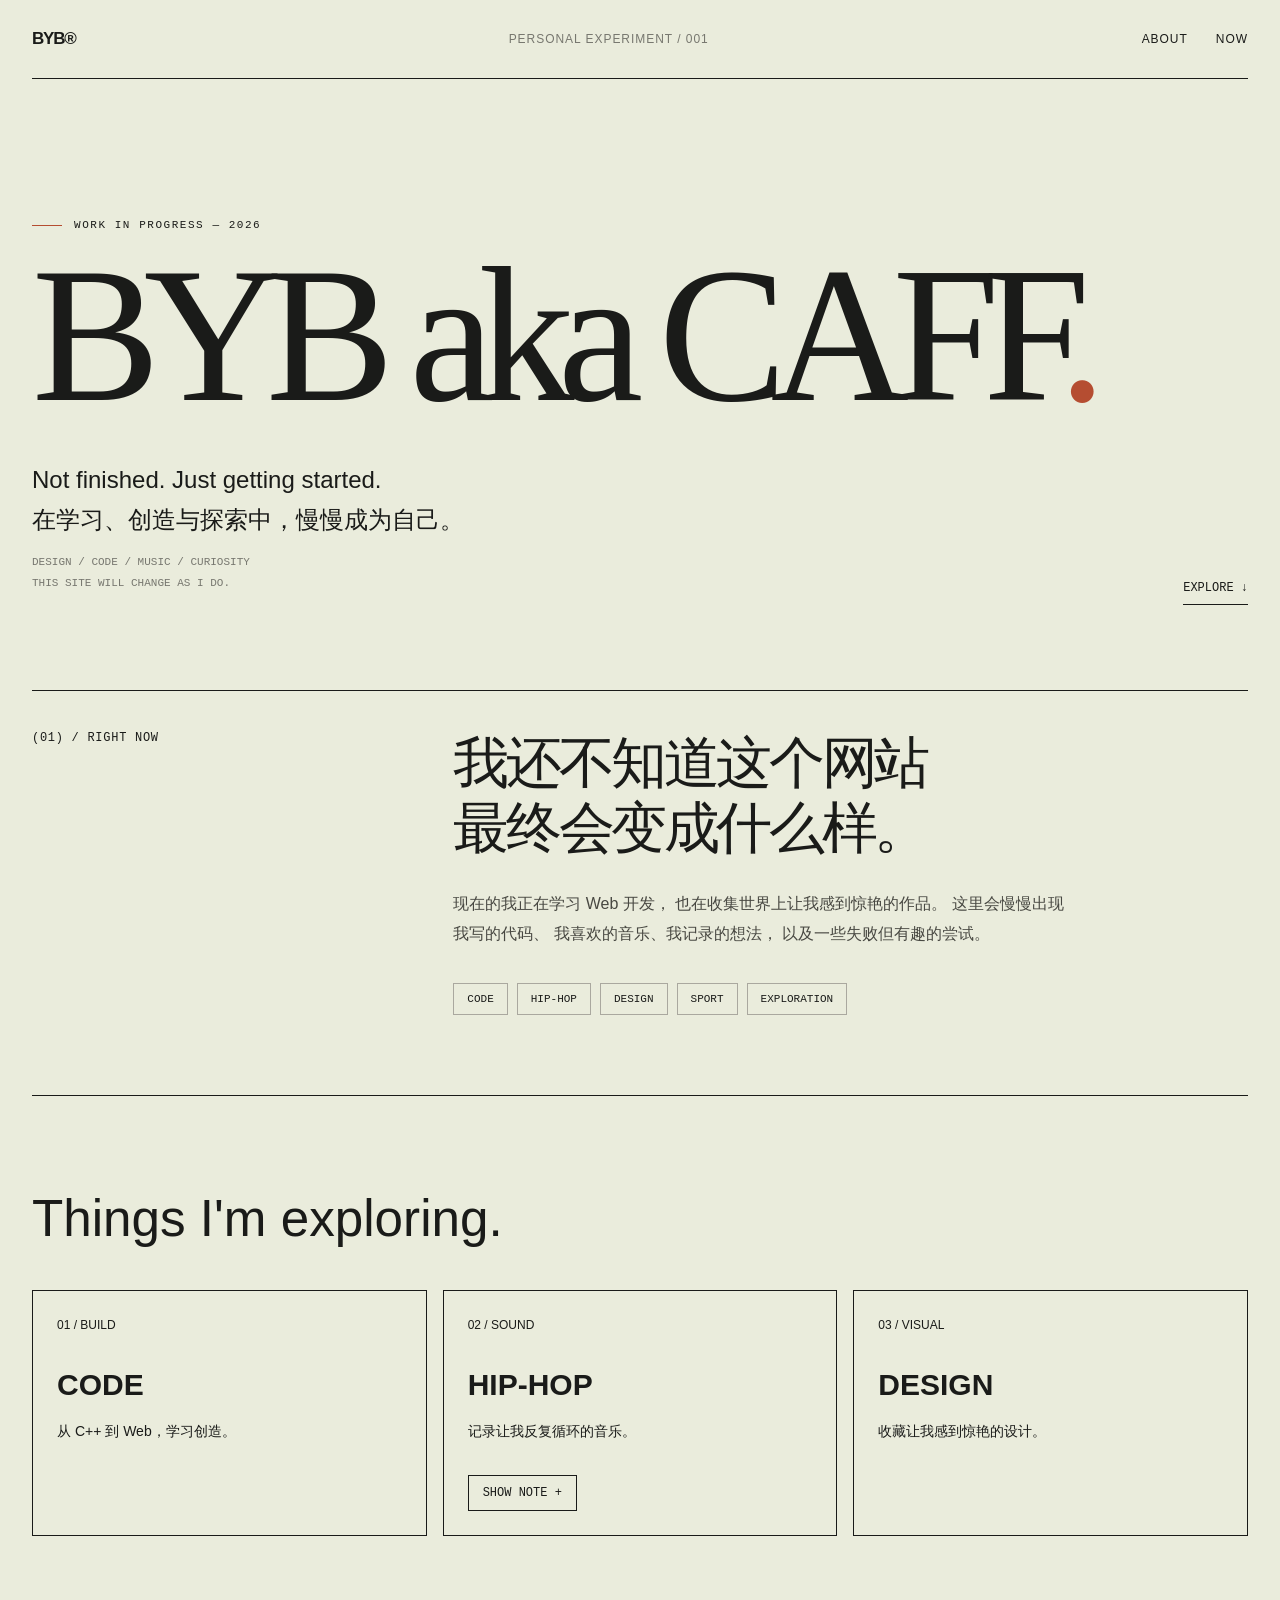
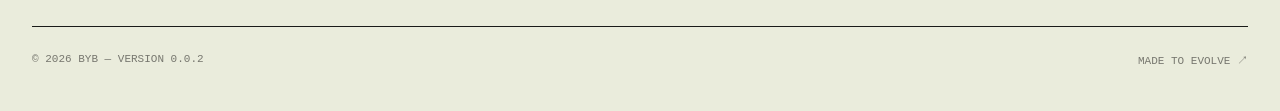
==== index.html @ 02313b03 "Save BYB Day 06 baseline" ====
<!DOCTYPE html>
<!--
Day 03
Card hover: translateY(-6px)
Duration: 220ms
Reason: 希望反馈明显，但不打断阅读
-->
<html lang="zh-CN">
<head>
  <meta charset="UTF-8" />
  <meta name="viewport" content="width=device-width, initial-scale=1.0" />
  <meta name="description" content="一个正在成长的个人网站实验。" />
  <title>BYB — Work in Progress</title>

  <style>
    /* ========== 01 / 全局颜色变量 ========== */
    :root {
      --paper: #e9ebdbf1;
      --ink: #1a1b19;
      --muted: #77776f;
      --accent: #b54d31;
    }

    * {
      box-sizing: border-box;
    }

    html {
      scroll-behavior: smooth;
    }

    body {
      margin: 0;
      background: var(--paper);
      color: var(--ink);
      font-family: Arial, "PingFang SC", "Microsoft YaHei", sans-serif;
      -webkit-font-smoothing: antialiased;
    }

    a {
      color: inherit;
    }

    /* 修复：使用 calc() 计算宽度 */
    .frame {
      width: min(calc(100% - 64px), 1240px);
      margin: 0 auto;
    }

    /* ========== 02 / 顶部导航 ========== */
    header {
      display: flex;
      align-items: center;
      justify-content: space-between;
      padding: 29px 0;
      border-bottom: 1px solid var(--ink);
      font-size: 12px;
      letter-spacing: .08em;
    }

    .mark {
      font-size: 17px;
      font-weight: 800;
      letter-spacing: -.07em;
    }

    .label {
      text-transform: uppercase;
      color: var(--muted);
    }

    header nav {
      display: flex;
      gap: 28px;
    }

    header nav a {
      text-decoration: none;
      transition: color .25s ease;
    }

    header nav a:hover {
      color: var(--accent);
    }

    main {
      min-height: 77vh;
    }

    /* ========== 03 / 首页封面 ========== */
    .hero {
      padding: clamp(80px, 13vw, 140px) 0 85px;
    }

    .eyebrow {
      display: flex;
      align-items: center;
      gap: 12px;
      font-size: 11px;
      letter-spacing: .14em;
      font-family: "Courier New", monospace;
    }

    .eyebrow::before {
      content: "";
      width: 30px;
      height: 1px;
      background: var(--accent);
    }

    h1 {
      margin: 29px 0 28px;
      font-family: Georgia, "Times New Roman", "Songti SC", "SimSun", serif;
      font-size: clamp(64px, 15vw, 220px);
      line-height: .79;
      font-weight: normal;
      letter-spacing: -.085em;
    }

    h1 .period {
      color: var(--accent);
    }

    .hero-bottom {
      display: flex;
      align-items: end;
      justify-content: space-between;
      gap: 35px;
      margin-top: 48px;
    }

    .intro {
      width: min(460px, 100%);
      font-size: clamp(18px, 2vw, 24px);
      line-height: 1.7;
    }

    .intro strong {
      font-weight: 500;
    }

    .tiny {
      font-size: 11px;
      line-height: 1.9;
      color: var(--muted);
      font-family: "Courier New", monospace;
    }

    .scroll {
      font-family: "Courier New", monospace;
      font-size: 12px;
      text-decoration: none;
      white-space: nowrap;
      border-bottom: 1px solid var(--ink);
      padding-bottom: 9px;
      transition:
        color .25s ease,
        border-color .25s ease,
        transform .25s ease;
    }

    .scroll:hover {
      color: var(--accent);
      border-color: var(--accent);
      transform: translateY(-4px);
    }

    /* ========== 04 / 关于我 ========== */
    .section {
      padding: 40px 0 80px;
      border-top: 1px solid var(--ink);
      display: grid;
      grid-template-columns: minmax(175px, 1fr) 2fr;
      gap: 24px;
    }

    .section-name {
      font: 12px "Courier New", monospace;
      letter-spacing: .06em;
    }

    .note {
      max-width: 780px;
    }

    .note h2 {
      margin: 0 0 28px;
      font-size: clamp(30px, 4.4vw, 62px);
      line-height: 1.15;
      font-weight: 500;
      letter-spacing: -.06em;
    }

    .note p {
      margin: 0;
      max-width: 620px;
      font-size: 16px;
      line-height: 1.9;
      color: #484842;
    }

    .topics {
      display: flex;
      flex-wrap: wrap;
      gap: 9px;
      margin-top: 34px;
    }

    .topics span {
      border: 1px solid #aaa89f;
      padding: 9px 13px;
      font: 11px "Courier New", monospace;
      transition:
        background .25s,
        color .25s,
        border-color .25s;
    }

    .topics span:hover {
      background: var(--ink);
      color: var(--paper);
      border-color: var(--ink);
    }

    /* ========== 05 / Day 02 兴趣卡片 ========== */
    .interests {
      padding: 50px 0 90px;
      border-top: 1px solid var(--ink);
    }

    .interests h2 {
      font-size: clamp(28px, 4vw, 52px);
      font-weight: 500;
    }

    /* 重点：这里与 HTML 的 class 完全一致 */
    .interest-grid {
      display: grid;
      grid-template-columns: repeat(3, 1fr);
      gap: 16px;
    }

    .interest-card {
      border: 1px solid var(--ink);
      padding: 24px;
      min-height: 210px;
      transition:
    transform 400ms ease,
    border-color 400ms ease,
    background-color 400ms ease;
}
@media (hover: hover) {
  .interest-card:hover {
    transform: translateY(-6px);
    border-color: var(--accent);
    background-color: #f4f1e7;
  }
}

    .interest-card span {
      font-size: 12px;
    }

    .interest-card h3 {
      font-size: 30px;
      margin: 35px 0 18px;
      transition: color 220ms ease;
    }
@media (hover: hover) {
  .interest-card:hover h3 {
    color: var(--accent);
  }
}

    .interest-card p {
      font-size: 14px;
      line-height: 1.6;
    }
    #music-toggle {
      margin-top: 18px;
      padding: 10px 14px;
      background: transparent;
      color: var(--ink);
      border: 1px solid var(--ink);
      font: 12px "Courier New", monospace;
      cursor: pointer;
    }
    #music-toggle:hover {
      background: var(--ink);
      color: var(--paper);
    }
    #music-toggle:focus-visible {
      outline: 2px solid var(--accent);
      outline-offset: 3px;
    }
    #music-note {
      margin-top: 18px;
      color: var(--accent);
    }

    /* ========== 06 / 页脚 ========== */
    footer {
      display: flex;
      justify-content: space-between;
      gap: 20px;
      padding: 26px 0 45px;
      border-top: 1px solid var(--ink);
      color: var(--muted);
      font: 11px "Courier New", monospace;
    }

    /* ========== 07 / 移动端适配 ========== */
    @media (max-width: 700px) {
      .frame {
        width: min(calc(100% - 36px), 1240px);
      }

      header {
        padding: 22px 0;
      }

      header nav {
        gap: 16px;
      }

      .hero {
        padding: 96px 0 76px;
      }

      h1 {
        font-size: clamp(64px, 17vw, 120px);
        overflow-wrap: anywhere;
      }

      .hero-bottom {
        display: block;
      }

      .scroll {
        display: inline-block;
        margin-top: 37px;
      }

      .section {
        grid-template-columns: 1fr;
        gap: 36px;
      }

      /* 窄屏下，三张卡片改为单列 */
      .interest-grid {
        grid-template-columns: 1fr;
      }
    }

    @media (prefers-reduced-motion: reduce) {
      html {
        scroll-behavior: auto;
      }

      *,
      *::before,
      *::after {
        transition-duration: .01ms !important;
        .hero.is-entering h1,
        .hero.is-entering .intro,
        .hero.is-entering .tiny {
         animation: none !important;
}
      }
      .interest-card:hover {
  transform: none;
}
    }
    #scroll-progress {
  position: fixed;
  top: 0;
  left: 0;

  width: 100%;
  height: 4px;

  background: var(--accent);

  transform: scaleX(0);
  transform-origin: left;

  z-index: 9999;
  pointer-events: none;
}
@keyframes riseIn {
  from {
    opacity: 0;
    transform: translateY(22px);
  }

  to {
    opacity: 1;
    transform: translateY(0);
  }
}
.hero.is-entering h1 {
  animation: riseIn 650ms ease-out both;
}

.hero.is-entering .intro {
  animation: riseIn 650ms ease-out 160ms both;
}

.hero.is-entering .tiny {
  animation: riseIn 650ms ease-out 320ms both;
}
  </style>
</head>

<body>
  <div id="scroll-progress" aria-hidden="true"></div>
  <div class="frame">

    <!-- 顶部导航 -->
    <header>
      <a href="#top" class="mark" style="text-decoration: none;">
        BYB®
      </a>

      <span class="label">PERSONAL EXPERIMENT / 001</span>

      <nav aria-label="主要导航">
        <a href="#about">ABOUT</a>
        <a href="#interests">NOW</a>
      </nav>
    </header>

    <main id="top">

      <!-- 第一部分：首页封面 -->
      <section class="hero" aria-label="个人介绍">

        <div class="eyebrow">
          WORK IN PROGRESS — 2026
        </div>

        <h1>
          BYB aka CAFF<span class="period">.</span>
        </h1>

        <div class="hero-bottom">
          <div>
            <div class="intro">
              <strong>
                Not finished. Just getting started.
              </strong>
              <br />
              在学习、创造与探索中，慢慢成为自己。
            </div>

            <p class="tiny">
              DESIGN / CODE / MUSIC / CURIOSITY
              <br />
              THIS SITE WILL CHANGE AS I DO.
            </p>
          </div>

          <a href="#about" class="scroll">
            EXPLORE ↓
          </a>
        </div>

      </section>

      <!-- 第二部分：关于我 -->
      <section id="about" class="section">

        <div class="section-name">
          (01) / RIGHT NOW
        </div>

        <div class="note">
          <h2>
            我还不知道这个网站<br />
            最终会变成什么样。
          </h2>

          <p>
            现在的我正在学习 Web 开发，
            也在收集世界上让我感到惊艳的作品。
            这里会慢慢出现我写的代码、
            我喜欢的音乐、我记录的想法，
            以及一些失败但有趣的尝试。
          </p>

          <div class="topics">
            <span>CODE</span>
            <span>HIP-HOP</span>
            <span>DESIGN</span>
            <span>SPORT</span>
            <span>EXPLORATION</span>
          </div>
        </div>

      </section>

      <!-- 第三部分：Day 02 兴趣卡片 -->
      <section id="interests" class="interests">

        <h2>Things I'm exploring.</h2>

        <div class="interest-grid">

          <article class="interest-card">
            <span>01 / BUILD</span>
            <h3>CODE</h3>
            <p>从 C++ 到 Web，学习创造。</p>
          </article>

          <article class="interest-card">
            <span>02 / SOUND</span>
            <h3>HIP-HOP</h3>
            <p>记录让我反复循环的音乐。</p>
            <button
            id="music-toggle"
            type="button"
            aria-expanded="false"
            aria-controls="music-note"
            >
            SHOW NOTE +
          </button>
          <p id="music-note" hidden>
          CURRENT LISTENING
          Tyler, The Creator — IGOR
          </p>
          </article>

          <article class="interest-card">
            <span>03 / VISUAL</span>
            <h3>DESIGN</h3>
            <p>收藏让我感到惊艳的设计。</p>
          </article>

        </div>

      </section>

    </main>

    <!-- 页脚 -->
    <footer>
      <span>© 2026 BYB — VERSION 0.0.2</span>
      <span>MADE TO EVOLVE ↗</span>
    </footer>

  </div>
  <script>
  // 找到按钮和音乐笔记
  const button =document.querySelector('#music-toggle');
  const note = document.querySelector('#music-note');
  //监听用户点击
  button.addEventListener("click",()=>{
    //记录点击前的状态
    const wasHidden = note.hidden;
    //切换显示状态
    note.hidden = !wasHidden;
    //同步按钮的文字和可访问状态
    button.textContent = wasHidden
    ?"HIDE NOTE -"
    :"SHOW NOTE +";
    button.setAttribute(
      "aria-expanded",
      String(wasHidden)
  );
  });
  </script>
<script>
    const progressBar =
    document.querySelector("#scroll-progress");
    function updateProgress() {
    // 页面已经向下滚动的距离
    const scrolled = window.scrollY;
     // 页面实际能够滚动的总距离
     const total =
      document.documentElement.scrollHeight
      - window.innerHeight;

    // 计算 0 到 1 之间的进度
    const progress = total > 0
      ? Math.min(1, Math.max(0, scrolled / total))
      : 0;
       // 根据进度改变横向缩放比例
    progressBar.style.transform =
      `scaleX(${progress})`;
  }
  window.addEventListener(
    "scroll",
    updateProgress,
    { passive: true }
  );
  window.addEventListener("resize", updateProgress);

updateProgress();
</script>
<script>
  const hero = document.querySelector(".hero");

  const reduceMotion = window.matchMedia(
    "(prefers-reduced-motion: reduce)"
  ).matches;

  if (hero && !reduceMotion) {
    hero.classList.add("is-entering");
  }
</script>
  
</body>
</html>
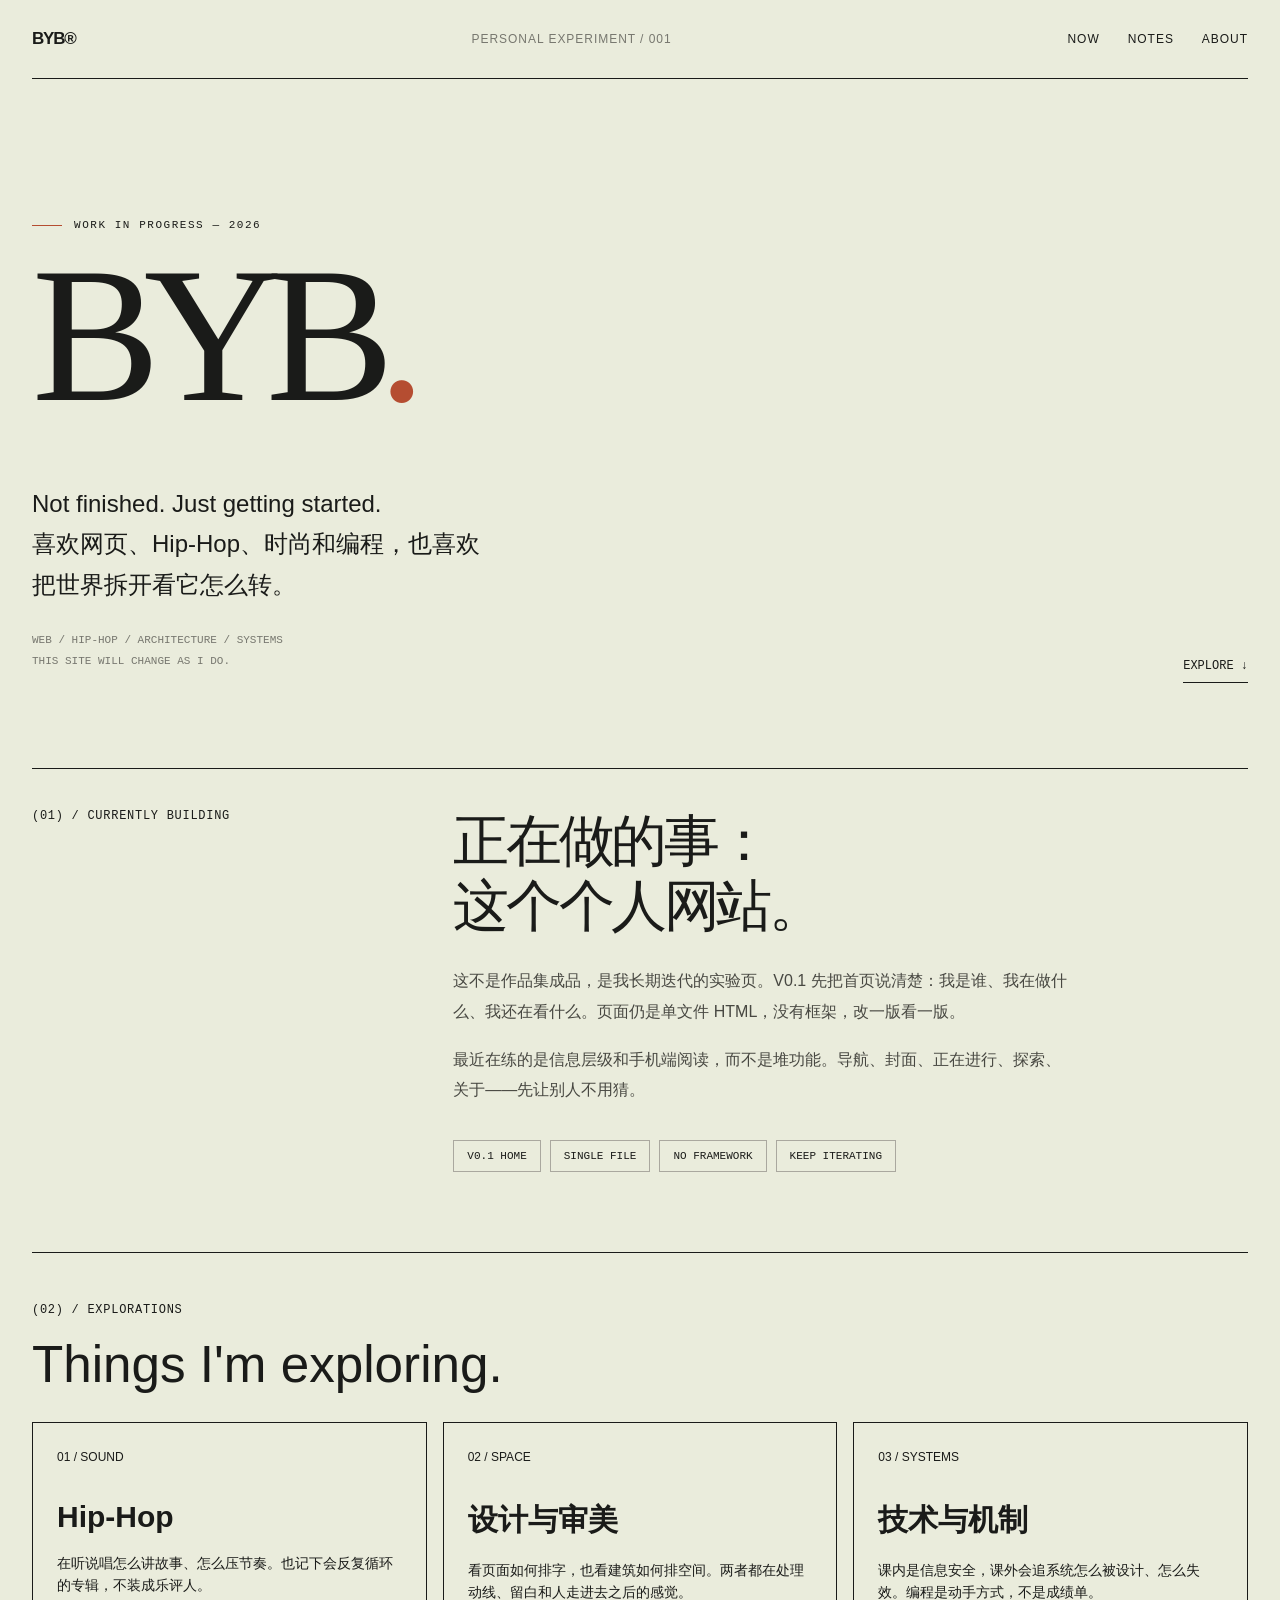
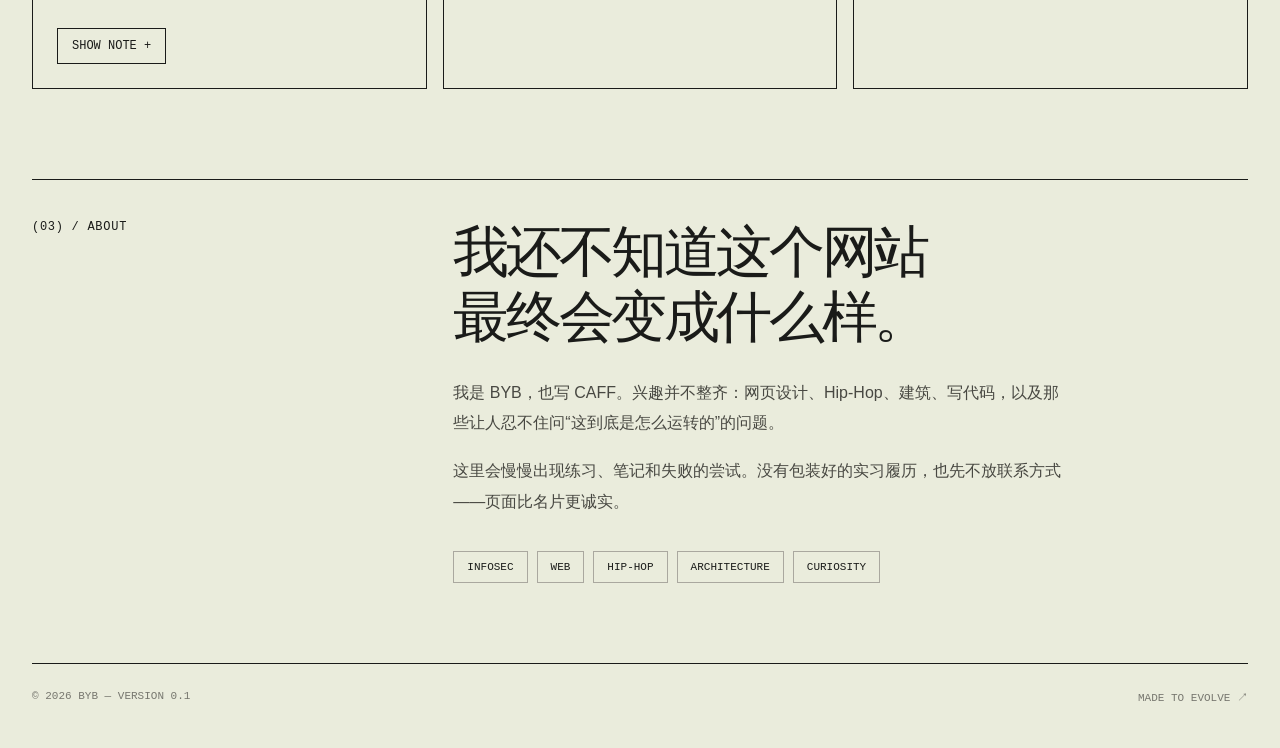
==== commit 2425e651: "Build BYB homepage v0.1" ====
--- a/index.html
+++ b/index.html
@@ -10,7 +10,7 @@
 <head>
   <meta charset="UTF-8" />
   <meta name="viewport" content="width=device-width, initial-scale=1.0" />
-  <meta name="description" content="一个正在成长的个人网站实验。" />
+  <meta name="description" content="BYB 的个人网站实验：信息安全学生，在网页、Hip-Hop、建筑与系统之间慢慢长出自己的页面。" />
   <title>BYB — Work in Progress</title>
 
   <style>
@@ -57,6 +57,7 @@
       border-bottom: 1px solid var(--ink);
       font-size: 12px;
       letter-spacing: .08em;
+      gap: 16px;
     }
 
     .mark {
@@ -82,6 +83,12 @@
 
     header nav a:hover {
       color: var(--accent);
+    }
+
+    header nav a:focus-visible,
+    .scroll:focus-visible {
+      outline: 2px solid var(--accent);
+      outline-offset: 3px;
     }
 
     main {
@@ -166,7 +173,7 @@
       transform: translateY(-4px);
     }
 
-    /* ========== 04 / 关于我 ========== */
+    /* ========== 04 / 关于我 / Currently Building ========== */
     .section {
       padding: 40px 0 80px;
       border-top: 1px solid var(--ink);
@@ -198,6 +205,10 @@
       font-size: 16px;
       line-height: 1.9;
       color: #484842;
+    }
+
+    .note p + p {
+      margin-top: 1.1em;
     }
 
     .topics {
@@ -223,15 +234,20 @@
       border-color: var(--ink);
     }
 
-    /* ========== 05 / Day 02 兴趣卡片 ========== */
+    /* ========== 05 / Explorations 卡片 ========== */
     .interests {
       padding: 50px 0 90px;
       border-top: 1px solid var(--ink);
     }
 
+    .interests-kicker {
+      margin: 0 0 18px;
+    }
+
     .interests h2 {
       font-size: clamp(28px, 4vw, 52px);
       font-weight: 500;
+      margin: 0 0 28px;
     }
 
     /* 重点：这里与 HTML 的 class 完全一致 */
@@ -246,17 +262,18 @@
       padding: 24px;
       min-height: 210px;
       transition:
-    transform 400ms ease,
-    border-color 400ms ease,
-    background-color 400ms ease;
-}
-@media (hover: hover) {
-  .interest-card:hover {
-    transform: translateY(-6px);
-    border-color: var(--accent);
-    background-color: #f4f1e7;
-  }
-}
+        transform 400ms ease,
+        border-color 400ms ease,
+        background-color 400ms ease;
+    }
+
+    @media (hover: hover) {
+      .interest-card:hover {
+        transform: translateY(-6px);
+        border-color: var(--accent);
+        background-color: #f4f1e7;
+      }
+    }
 
     .interest-card span {
       font-size: 12px;
@@ -267,16 +284,18 @@
       margin: 35px 0 18px;
       transition: color 220ms ease;
     }
-@media (hover: hover) {
-  .interest-card:hover h3 {
-    color: var(--accent);
-  }
-}
+
+    @media (hover: hover) {
+      .interest-card:hover h3 {
+        color: var(--accent);
+      }
+    }
 
     .interest-card p {
       font-size: 14px;
       line-height: 1.6;
     }
+
     #music-toggle {
       margin-top: 18px;
       padding: 10px 14px;
@@ -286,14 +305,17 @@
       font: 12px "Courier New", monospace;
       cursor: pointer;
     }
+
     #music-toggle:hover {
       background: var(--ink);
       color: var(--paper);
     }
+
     #music-toggle:focus-visible {
       outline: 2px solid var(--accent);
       outline-offset: 3px;
     }
+
     #music-note {
       margin-top: 18px;
       color: var(--accent);
@@ -311,25 +333,39 @@
     }
 
     /* ========== 07 / 移动端适配 ========== */
+    @media (max-width: 900px) {
+      .interest-grid {
+        grid-template-columns: 1fr;
+      }
+    }
+
     @media (max-width: 700px) {
       .frame {
         width: min(calc(100% - 36px), 1240px);
       }
 
       header {
+        flex-wrap: wrap;
         padding: 22px 0;
+        row-gap: 12px;
+      }
+
+      .label {
+        display: none;
       }
 
       header nav {
         gap: 16px;
+        width: 100%;
+        justify-content: flex-start;
       }
 
       .hero {
-        padding: 96px 0 76px;
+        padding: 64px 0 64px;
       }
 
       h1 {
-        font-size: clamp(64px, 17vw, 120px);
+        font-size: clamp(52px, 18vw, 96px);
         overflow-wrap: anywhere;
       }
 
@@ -344,12 +380,22 @@
 
       .section {
         grid-template-columns: 1fr;
-        gap: 36px;
-      }
-
-      /* 窄屏下，三张卡片改为单列 */
-      .interest-grid {
-        grid-template-columns: 1fr;
+        gap: 16px;
+        padding: 36px 0 64px;
+      }
+
+      .interests {
+        padding: 36px 0 72px;
+      }
+
+      .interest-card h3 {
+        font-size: 26px;
+        margin: 22px 0 14px;
+      }
+
+      footer {
+        flex-direction: column;
+        gap: 8px;
       }
     }
 
@@ -361,55 +407,59 @@
       *,
       *::before,
       *::after {
+        animation-duration: .01ms !important;
+        animation-iteration-count: 1 !important;
         transition-duration: .01ms !important;
-        .hero.is-entering h1,
-        .hero.is-entering .intro,
-        .hero.is-entering .tiny {
-         animation: none !important;
-}
-      }
-      .interest-card:hover {
-  transform: none;
-}
-    }
+      }
+
+      .hero.is-entering h1,
+      .hero.is-entering .intro,
+      .hero.is-entering .tiny {
+        animation: none !important;
+      }
+
+      .interest-card:hover,
+      .scroll:hover {
+        transform: none;
+      }
+    }
+
     #scroll-progress {
-  position: fixed;
-  top: 0;
-  left: 0;
-
-  width: 100%;
-  height: 4px;
-
-  background: var(--accent);
-
-  transform: scaleX(0);
-  transform-origin: left;
-
-  z-index: 9999;
-  pointer-events: none;
-}
-@keyframes riseIn {
-  from {
-    opacity: 0;
-    transform: translateY(22px);
-  }
-
-  to {
-    opacity: 1;
-    transform: translateY(0);
-  }
-}
-.hero.is-entering h1 {
-  animation: riseIn 650ms ease-out both;
-}
-
-.hero.is-entering .intro {
-  animation: riseIn 650ms ease-out 160ms both;
-}
-
-.hero.is-entering .tiny {
-  animation: riseIn 650ms ease-out 320ms both;
-}
+      position: fixed;
+      top: 0;
+      left: 0;
+      width: 100%;
+      height: 4px;
+      background: var(--accent);
+      transform: scaleX(0);
+      transform-origin: left;
+      z-index: 9999;
+      pointer-events: none;
+    }
+
+    @keyframes riseIn {
+      from {
+        opacity: 0;
+        transform: translateY(22px);
+      }
+
+      to {
+        opacity: 1;
+        transform: translateY(0);
+      }
+    }
+
+    .hero.is-entering h1 {
+      animation: riseIn 650ms ease-out both;
+    }
+
+    .hero.is-entering .intro {
+      animation: riseIn 650ms ease-out 160ms both;
+    }
+
+    .hero.is-entering .tiny {
+      animation: riseIn 650ms ease-out 320ms both;
+    }
   </style>
 </head>
 
@@ -426,126 +476,157 @@
       <span class="label">PERSONAL EXPERIMENT / 001</span>
 
       <nav aria-label="主要导航">
+        <a href="#building">NOW</a>
+        <a href="#explorations">NOTES</a>
         <a href="#about">ABOUT</a>
-        <a href="#interests">NOW</a>
       </nav>
     </header>
 
     <main id="top">
 
-      <!-- 第一部分：首页封面 -->
-      <section class="hero" aria-label="个人介绍">
+      <!-- Hero -->
+      <section class="hero" aria-labelledby="hero-title">
 
         <div class="eyebrow">
           WORK IN PROGRESS — 2026
         </div>
 
-        <h1>
-          BYB aka CAFF<span class="period">.</span>
+        <h1 id="hero-title">
+          BYB<span class="period">.</span>
         </h1>
 
         <div class="hero-bottom">
           <div>
-            <div class="intro">
+            <p class="intro">
               <strong>
                 Not finished. Just getting started.
               </strong>
               <br />
-              在学习、创造与探索中，慢慢成为自己。
-            </div>
+              喜欢网页、Hip-Hop、时尚和编程，也喜欢把世界拆开看它怎么转。
+            </p>
 
             <p class="tiny">
-              DESIGN / CODE / MUSIC / CURIOSITY
+              WEB / HIP-HOP / ARCHITECTURE / SYSTEMS
               <br />
               THIS SITE WILL CHANGE AS I DO.
             </p>
           </div>
 
-          <a href="#about" class="scroll">
+          <a href="#building" class="scroll">
             EXPLORE ↓
           </a>
         </div>
 
       </section>
 
-      <!-- 第二部分：关于我 -->
-      <section id="about" class="section">
+      <!-- Currently Building -->
+      <section id="building" class="section" aria-labelledby="building-title">
 
         <div class="section-name">
-          (01) / RIGHT NOW
+          (01) / CURRENTLY BUILDING
         </div>
 
         <div class="note">
-          <h2>
+          <h2 id="building-title">
+            正在做的事：<br />
+            这个个人网站。
+          </h2>
+
+          <p>
+            这不是作品集成品，是我长期迭代的实验页。V0.1 先把首页说清楚：我是谁、我在做什么、我还在看什么。页面仍是单文件 HTML，没有框架，改一版看一版。
+          </p>
+          <p>
+            最近在练的是信息层级和手机端阅读，而不是堆功能。导航、封面、正在进行、探索、关于——先让别人不用猜。
+          </p>
+
+          <div class="topics" aria-label="当前项目标签">
+            <span>V0.1 HOME</span>
+            <span>SINGLE FILE</span>
+            <span>NO FRAMEWORK</span>
+            <span>KEEP ITERATING</span>
+          </div>
+        </div>
+
+      </section>
+
+      <!-- Explorations -->
+      <section id="explorations" class="interests" aria-labelledby="explorations-title">
+
+        <p class="section-name interests-kicker">(02) / EXPLORATIONS</p>
+        <h2 id="explorations-title">Things I'm exploring.</h2>
+
+        <div class="interest-grid">
+
+          <article class="interest-card">
+            <span>01 / SOUND</span>
+            <h3> Hip-Hop</h3>
+            <p>在听说唱怎么讲故事、怎么压节奏。也记下会反复循环的专辑，不装成乐评人。</p>
+            <button
+              id="music-toggle"
+              type="button"
+              aria-expanded="false"
+              aria-controls="music-note"
+            >
+              SHOW NOTE +
+            </button>
+            <p id="music-note" hidden>
+              CURRENT LISTENING
+              Tyler, The Creator — IGOR
+            </p>
+          </article>
+
+          <article class="interest-card">
+            <span>02 / SPACE</span>
+            <h3>设计与审美</h3>
+            <p>看页面如何排字，也看建筑如何排空间。两者都在处理动线、留白和人走进去之后的感觉。</p>
+          </article>
+
+          <article class="interest-card">
+            <span>03 / SYSTEMS</span>
+            <h3>技术与机制</h3>
+            <p>课内是信息安全，课外会追系统怎么被设计、怎么失效。编程是动手方式，不是成绩单。</p>
+          </article>
+
+        </div>
+
+      </section>
+
+      <!-- About -->
+      <section id="about" class="section" aria-labelledby="about-title">
+
+        <div class="section-name">
+          (03) / ABOUT
+        </div>
+
+        <div class="note">
+          <h2 id="about-title">
             我还不知道这个网站<br />
             最终会变成什么样。
           </h2>
 
           <p>
-            现在的我正在学习 Web 开发，
-            也在收集世界上让我感到惊艳的作品。
-            这里会慢慢出现我写的代码、
-            我喜欢的音乐、我记录的想法，
-            以及一些失败但有趣的尝试。
+            我是 BYB，也写 CAFF。兴趣并不整齐：网页设计、Hip-Hop、建筑、写代码，以及那些让人忍不住问“这到底是怎么运转的”的问题。
           </p>
-
-          <div class="topics">
-            <span>CODE</span>
+          <p>
+            这里会慢慢出现练习、笔记和失败的尝试。没有包装好的实习履历，也先不放联系方式——页面比名片更诚实。
+          </p>
+
+          <div class="topics" aria-label="个人兴趣">
+            <span>INFOSEC</span>
+            <span>WEB</span>
             <span>HIP-HOP</span>
-            <span>DESIGN</span>
-            <span>SPORT</span>
-            <span>EXPLORATION</span>
+            <span>ARCHITECTURE</span>
+            <span>CURIOSITY</span>
           </div>
         </div>
 
       </section>
 
-      <!-- 第三部分：Day 02 兴趣卡片 -->
-      <section id="interests" class="interests">
-
-        <h2>Things I'm exploring.</h2>
-
-        <div class="interest-grid">
-
-          <article class="interest-card">
-            <span>01 / BUILD</span>
-            <h3>CODE</h3>
-            <p>从 C++ 到 Web，学习创造。</p>
-          </article>
-
-          <article class="interest-card">
-            <span>02 / SOUND</span>
-            <h3>HIP-HOP</h3>
-            <p>记录让我反复循环的音乐。</p>
-            <button
-            id="music-toggle"
-            type="button"
-            aria-expanded="false"
-            aria-controls="music-note"
-            >
-            SHOW NOTE +
-          </button>
-          <p id="music-note" hidden>
-          CURRENT LISTENING
-          Tyler, The Creator — IGOR
-          </p>
-          </article>
-
-          <article class="interest-card">
-            <span>03 / VISUAL</span>
-            <h3>DESIGN</h3>
-            <p>收藏让我感到惊艳的设计。</p>
-          </article>
-
-        </div>
-
-      </section>
-
     </main>
 
     <!-- 页脚 -->
     <footer>
-      <span>© 2026 BYB — VERSION 0.0.2</span>
+      <span>© 2026 BYB — VERSION 0.1</span>
       <span>MADE TO EVOLVE ↗</span>
     </footer>
 
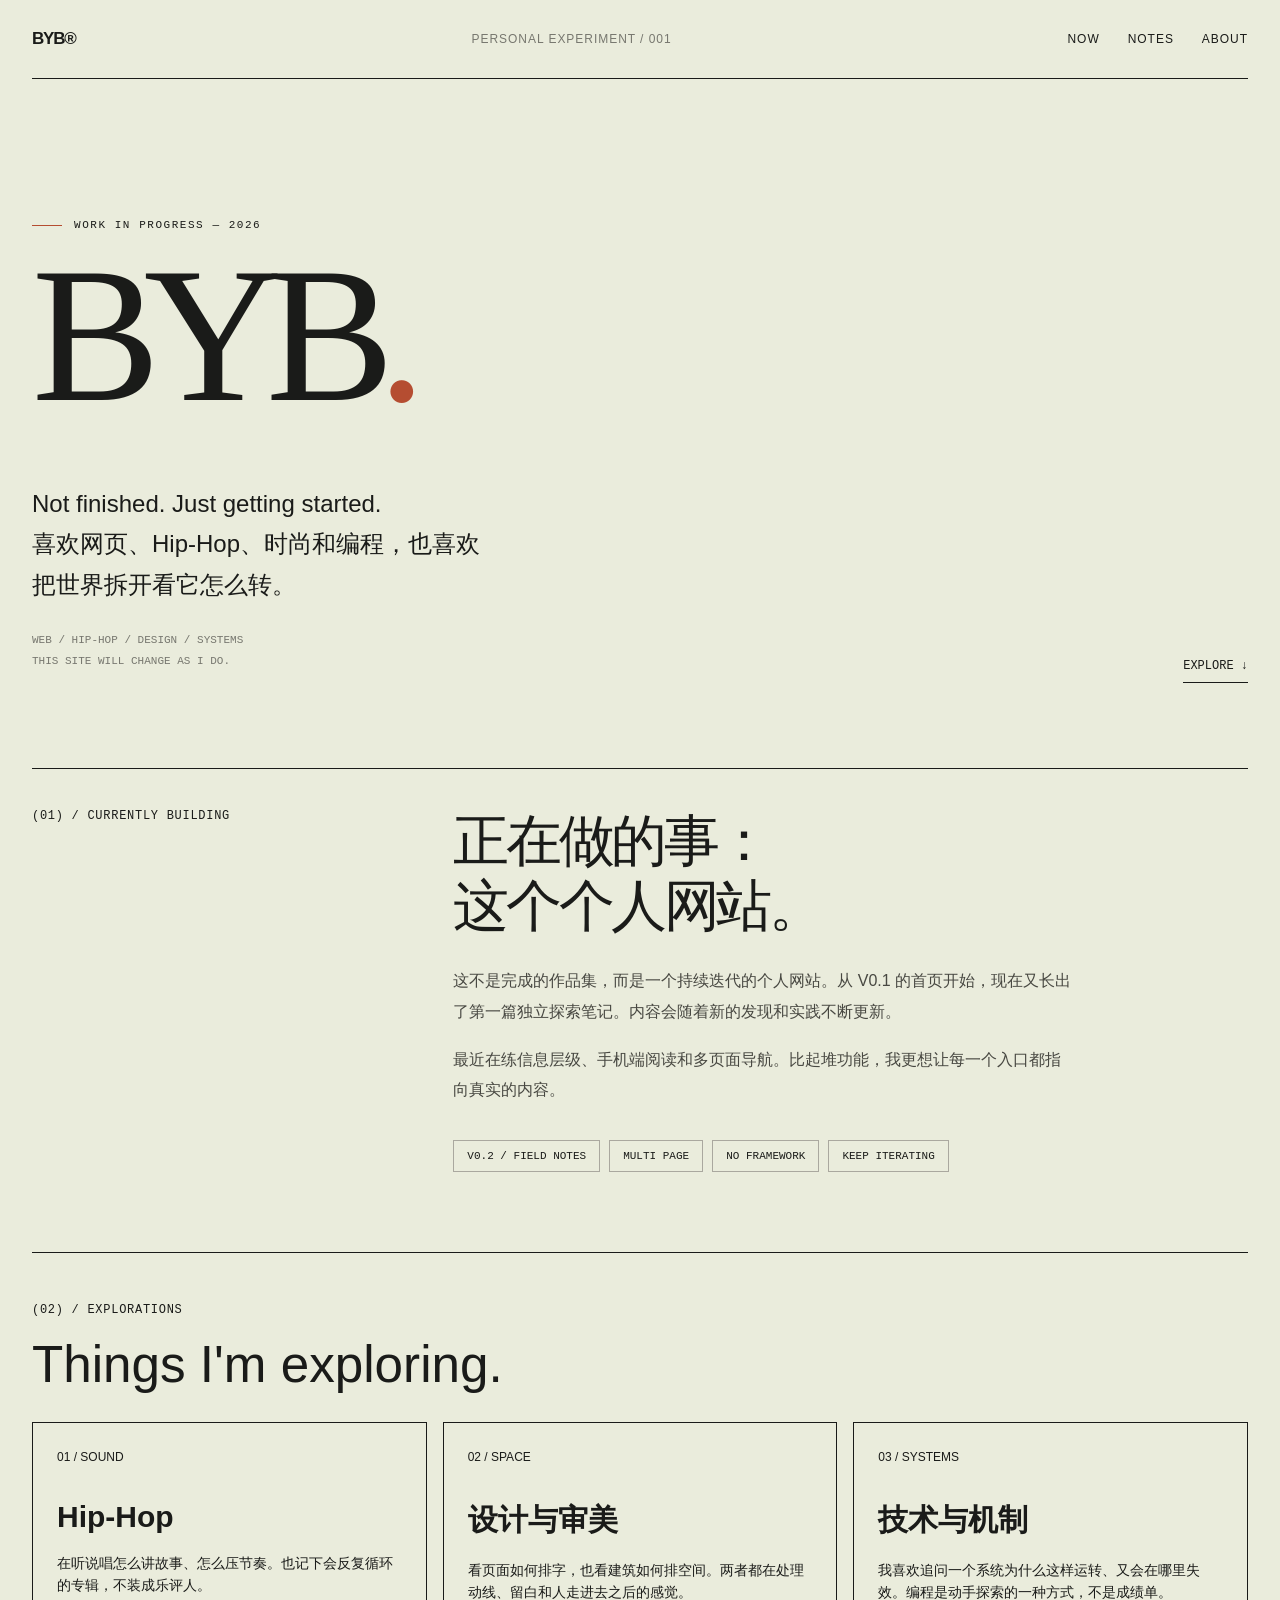
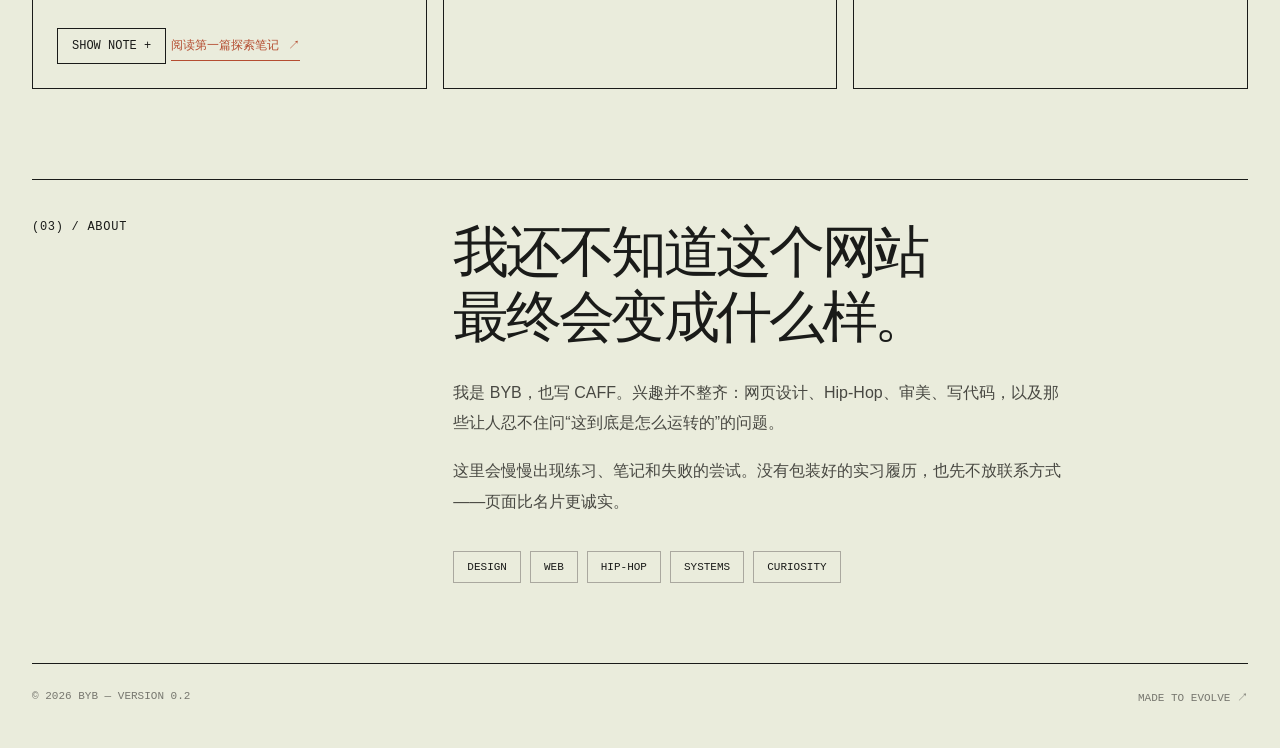
==== commit aad2e44d: "Add first BYB field note" ====
--- a/index.html
+++ b/index.html
@@ -5,12 +5,13 @@
 Card hover: translateY(-6px)
 Duration: 220ms
 Reason: 希望反馈明显，但不打断阅读
+cd "D:\desktop\个人网站\10月个人\personal-site-day07"
 -->
 <html lang="zh-CN">
 <head>
   <meta charset="UTF-8" />
   <meta name="viewport" content="width=device-width, initial-scale=1.0" />
-  <meta name="description" content="BYB 的个人网站实验：信息安全学生，在网页、Hip-Hop、建筑与系统之间慢慢长出自己的页面。" />
+  <meta name="description" content="BYB 的个人网站实验：关于网页、Hip-Hop、审美、设计与世界运行机制的持续探索。" />
   <title>BYB — Work in Progress</title>
 
   <style>
@@ -460,6 +461,34 @@
     .hero.is-entering .tiny {
       animation: riseIn 650ms ease-out 320ms both;
     }
+
+    /* Day 08 / 首页通往独立笔记的真实入口 */
+    .field-note-link {
+      display: inline-flex;
+      align-items: center;
+      gap: 9px;
+      margin-top: 20px;
+      padding: 6px 0;
+      color: var(--accent);
+      font: 12px "Courier New", monospace;
+      text-decoration: none;
+      border-bottom: 1px solid currentColor;
+      transition: gap 220ms ease, color 220ms ease;
+    }
+
+    .field-note-link:hover {
+      gap: 16px;
+      color: var(--ink);
+    }
+
+    .field-note-link:focus-visible {
+      outline: 2px solid var(--accent);
+      outline-offset: 4px;
+    }
+
+    @media (prefers-reduced-motion: reduce) {
+      .field-note-link { transition: none; }
+    }
   </style>
 </head>
 
@@ -506,7 +535,7 @@
             </p>
 
             <p class="tiny">
-              WEB / HIP-HOP / ARCHITECTURE / SYSTEMS
+              WEB / HIP-HOP / DESIGN / SYSTEMS
               <br />
               THIS SITE WILL CHANGE AS I DO.
             </p>
@@ -533,15 +562,15 @@
           </h2>
 
           <p>
-            这不是作品集成品，是我长期迭代的实验页。V0.1 先把首页说清楚：我是谁、我在做什么、我还在看什么。页面仍是单文件 HTML，没有框架，改一版看一版。
+            这不是完成的作品集，而是一个持续迭代的个人网站。从 V0.1 的首页开始，现在又长出了第一篇独立探索笔记。内容会随着新的发现和实践不断更新。
           </p>
           <p>
-            最近在练的是信息层级和手机端阅读，而不是堆功能。导航、封面、正在进行、探索、关于——先让别人不用猜。
+            最近在练信息层级、手机端阅读和多页面导航。比起堆功能，我更想让每一个入口都指向真实的内容。
           </p>
 
           <div class="topics" aria-label="当前项目标签">
-            <span>V0.1 HOME</span>
-            <span>SINGLE FILE</span>
+            <span>V0.2 / FIELD NOTES</span>
+            <span>MULTI PAGE</span>
             <span>NO FRAMEWORK</span>
             <span>KEEP ITERATING</span>
           </div>
@@ -559,7 +588,7 @@
 
           <article class="interest-card">
             <span>01 / SOUND</span>
-            <h3> Hip-Hop</h3>
+            <h3>Hip-Hop</h3>
             <p>在听说唱怎么讲故事、怎么压节奏。也记下会反复循环的专辑，不装成乐评人。</p>
             <button
               id="music-toggle"
@@ -573,6 +602,9 @@
               CURRENT LISTENING
               Tyler, The Creator — IGOR
             </p>
+            <a class="field-note-link" href="notes/hiphop.html">
+              阅读第一篇探索笔记 <span aria-hidden="true">↗</span>
+            </a>
           </article>
 
           <article class="interest-card">
@@ -584,7 +616,7 @@
           <article class="interest-card">
             <span>03 / SYSTEMS</span>
             <h3>技术与机制</h3>
-            <p>课内是信息安全，课外会追系统怎么被设计、怎么失效。编程是动手方式，不是成绩单。</p>
+            <p>我喜欢追问一个系统为什么这样运转、又会在哪里失效。编程是动手探索的一种方式，不是成绩单。</p>
           </article>
 
         </div>
@@ -605,17 +637,17 @@
           </h2>
 
           <p>
-            我是 BYB，也写 CAFF。兴趣并不整齐：网页设计、Hip-Hop、建筑、写代码，以及那些让人忍不住问“这到底是怎么运转的”的问题。
+            我是 BYB，也写 CAFF。兴趣并不整齐：网页设计、Hip-Hop、审美、写代码，以及那些让人忍不住问“这到底是怎么运转的”的问题。
           </p>
           <p>
             这里会慢慢出现练习、笔记和失败的尝试。没有包装好的实习履历，也先不放联系方式——页面比名片更诚实。
           </p>
 
           <div class="topics" aria-label="个人兴趣">
-            <span>INFOSEC</span>
+            <span>DESIGN</span>
             <span>WEB</span>
             <span>HIP-HOP</span>
-            <span>ARCHITECTURE</span>
+            <span>SYSTEMS</span>
             <span>CURIOSITY</span>
           </div>
         </div>
@@ -626,7 +658,7 @@
 
     <!-- 页脚 -->
     <footer>
-      <span>© 2026 BYB — VERSION 0.1</span>
+      <span>© 2026 BYB — VERSION 0.2</span>
       <span>MADE TO EVOLVE ↗</span>
     </footer>
 
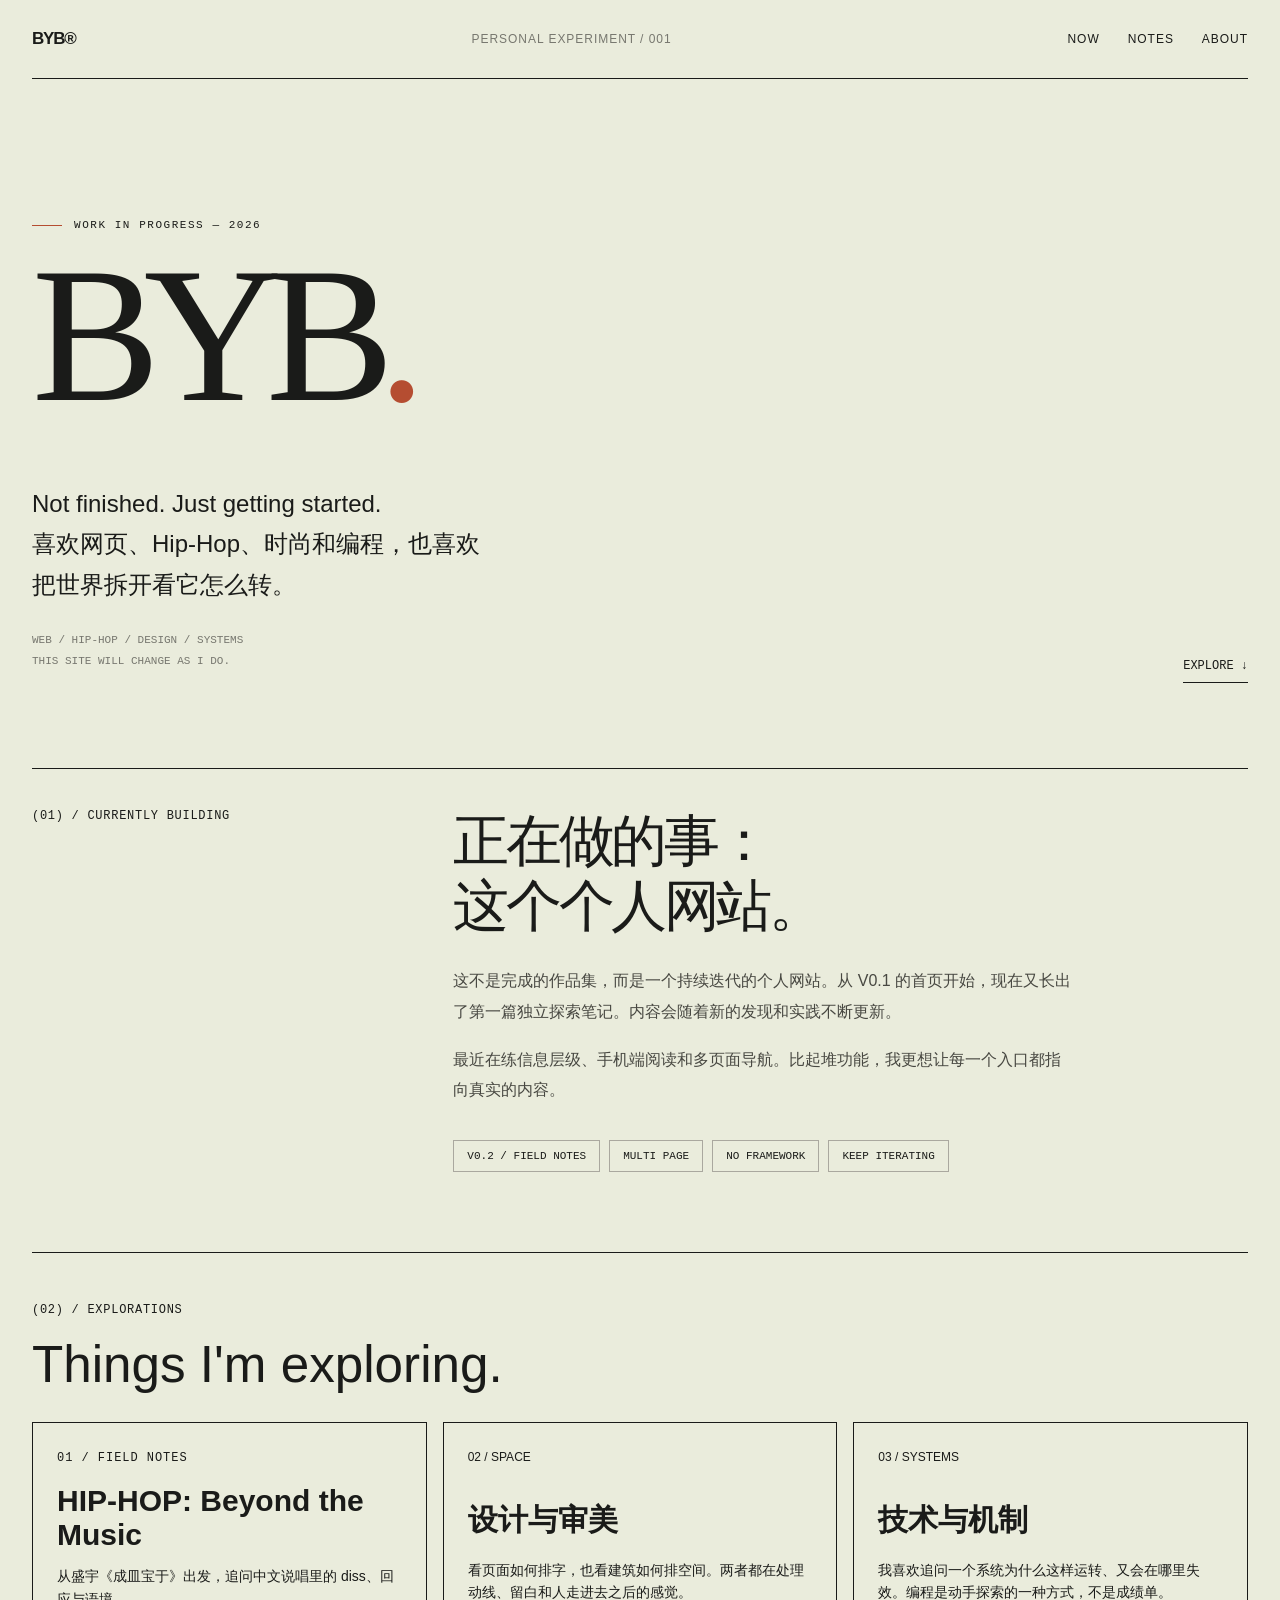
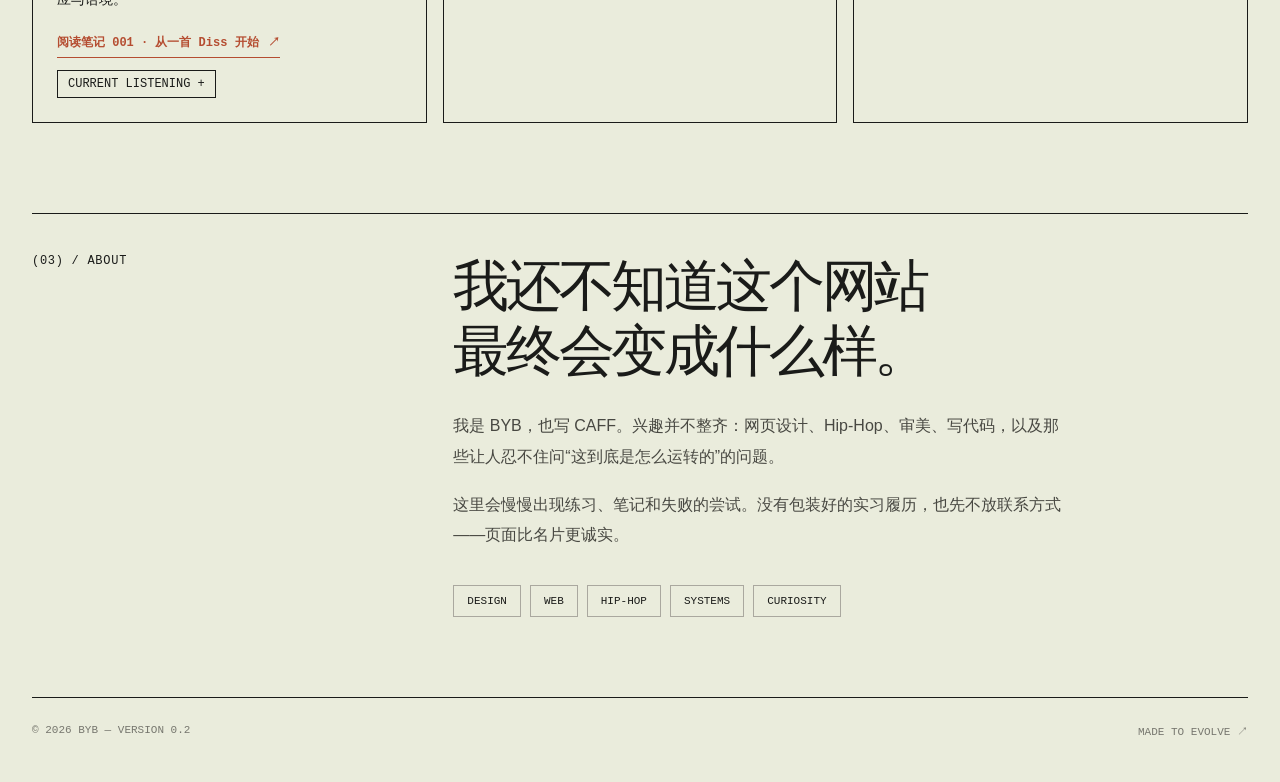
==== commit 912e9480: "Refine exploration card hierarchy" ====
--- a/index.html
+++ b/index.html
@@ -5,44 +5,19 @@
 Card hover: translateY(-6px)
 Duration: 220ms
 Reason: 希望反馈明显，但不打断阅读
-cd "D:\desktop\个人网站\10月个人\personal-site-day07"
+cd "D:\desktop\个人网站\10月个人\personal-site"
 -->
 <html lang="zh-CN">
 <head>
+ 
   <meta charset="UTF-8" />
   <meta name="viewport" content="width=device-width, initial-scale=1.0" />
   <meta name="description" content="BYB 的个人网站实验：关于网页、Hip-Hop、审美、设计与世界运行机制的持续探索。" />
-  <title>BYB — Work in Progress</title>
+   <title>BYB — Work in Progress</title>
+   <link rel="stylesheet" href="css/base.css">
 
   <style>
-    /* ========== 01 / 全局颜色变量 ========== */
-    :root {
-      --paper: #e9ebdbf1;
-      --ink: #1a1b19;
-      --muted: #77776f;
-      --accent: #b54d31;
-    }
-
-    * {
-      box-sizing: border-box;
-    }
-
-    html {
-      scroll-behavior: smooth;
-    }
-
-    body {
-      margin: 0;
-      background: var(--paper);
-      color: var(--ink);
-      font-family: Arial, "PingFang SC", "Microsoft YaHei", sans-serif;
-      -webkit-font-smoothing: antialiased;
-    }
-
-    a {
-      color: inherit;
-    }
-
+   
     /* 修复：使用 calc() 计算宽度 */
     .frame {
       width: min(calc(100% - 64px), 1240px);
@@ -297,9 +272,20 @@
       line-height: 1.6;
     }
 
+    .interest-card--hiphop > span {
+      font-family: "Courier New", monospace;
+      letter-spacing: .08em;
+    }
+
+    .interest-card--hiphop h3 {
+      margin-block: .65em .35em;
+      line-height: 1.12;
+    }
+
     #music-toggle {
-      margin-top: 18px;
-      padding: 10px 14px;
+      display: block;
+      margin-top: 12px;
+      padding: 6px 10px;
       background: transparent;
       color: var(--ink);
       border: 1px solid var(--ink);
@@ -467,10 +453,10 @@
       display: inline-flex;
       align-items: center;
       gap: 9px;
-      margin-top: 20px;
+      margin-top: 4px;
       padding: 6px 0;
       color: var(--accent);
-      font: 12px "Courier New", monospace;
+      font: 700 12px "Courier New", monospace;
       text-decoration: none;
       border-bottom: 1px solid currentColor;
       transition: gap 220ms ease, color 220ms ease;
@@ -586,25 +572,25 @@
 
         <div class="interest-grid">
 
-          <article class="interest-card">
-            <span>01 / SOUND</span>
-            <h3>Hip-Hop</h3>
-            <p>在听说唱怎么讲故事、怎么压节奏。也记下会反复循环的专辑，不装成乐评人。</p>
+          <article class="interest-card interest-card--hiphop">
+            <span>01 / FIELD NOTES</span>
+            <h3>HIP-HOP: Beyond the Music</h3>
+            <p>从盛宇《成皿宝于》出发，追问中文说唱里的 diss、回应与语境。</p>
+            <a class="field-note-link" href="notes/hiphop.html">
+              阅读笔记 001 · 从一首 Diss 开始 <span aria-hidden="true">↗</span>
+            </a>
             <button
               id="music-toggle"
               type="button"
               aria-expanded="false"
               aria-controls="music-note"
             >
-              SHOW NOTE +
+              CURRENT LISTENING +
             </button>
             <p id="music-note" hidden>
               CURRENT LISTENING
               Tyler, The Creator — IGOR
             </p>
-            <a class="field-note-link" href="notes/hiphop.html">
-              阅读第一篇探索笔记 <span aria-hidden="true">↗</span>
-            </a>
           </article>
 
           <article class="interest-card">
@@ -675,12 +661,13 @@
     note.hidden = !wasHidden;
     //同步按钮的文字和可访问状态
     button.textContent = wasHidden
-    ?"HIDE NOTE -"
-    :"SHOW NOTE +";
+    ?"HIDE LISTENING -"
+    :"CURRENT LISTENING +";
     button.setAttribute(
       "aria-expanded",
       String(wasHidden)
   );
+  updateProgress();
   });
   </script>
 <script>
--- a/css/base.css
+++ b/css/base.css
@@ -0,0 +1,27 @@
+
+:root {
+  --paper: #e9ebdbf1;
+  --ink: #1a1b19;
+  --muted: #77776f;
+  --accent: #b54d31;
+}
+
+* {
+  box-sizing: border-box;
+}
+
+html {
+  scroll-behavior: smooth;
+}
+
+body {
+  margin: 0;
+  background: var(--paper);
+  color: var(--ink);
+  font-family: Arial, "PingFang SC", "Microsoft YaHei", sans-serif;
+  -webkit-font-smoothing: antialiased;
+}
+
+a {
+  color: inherit;
+}
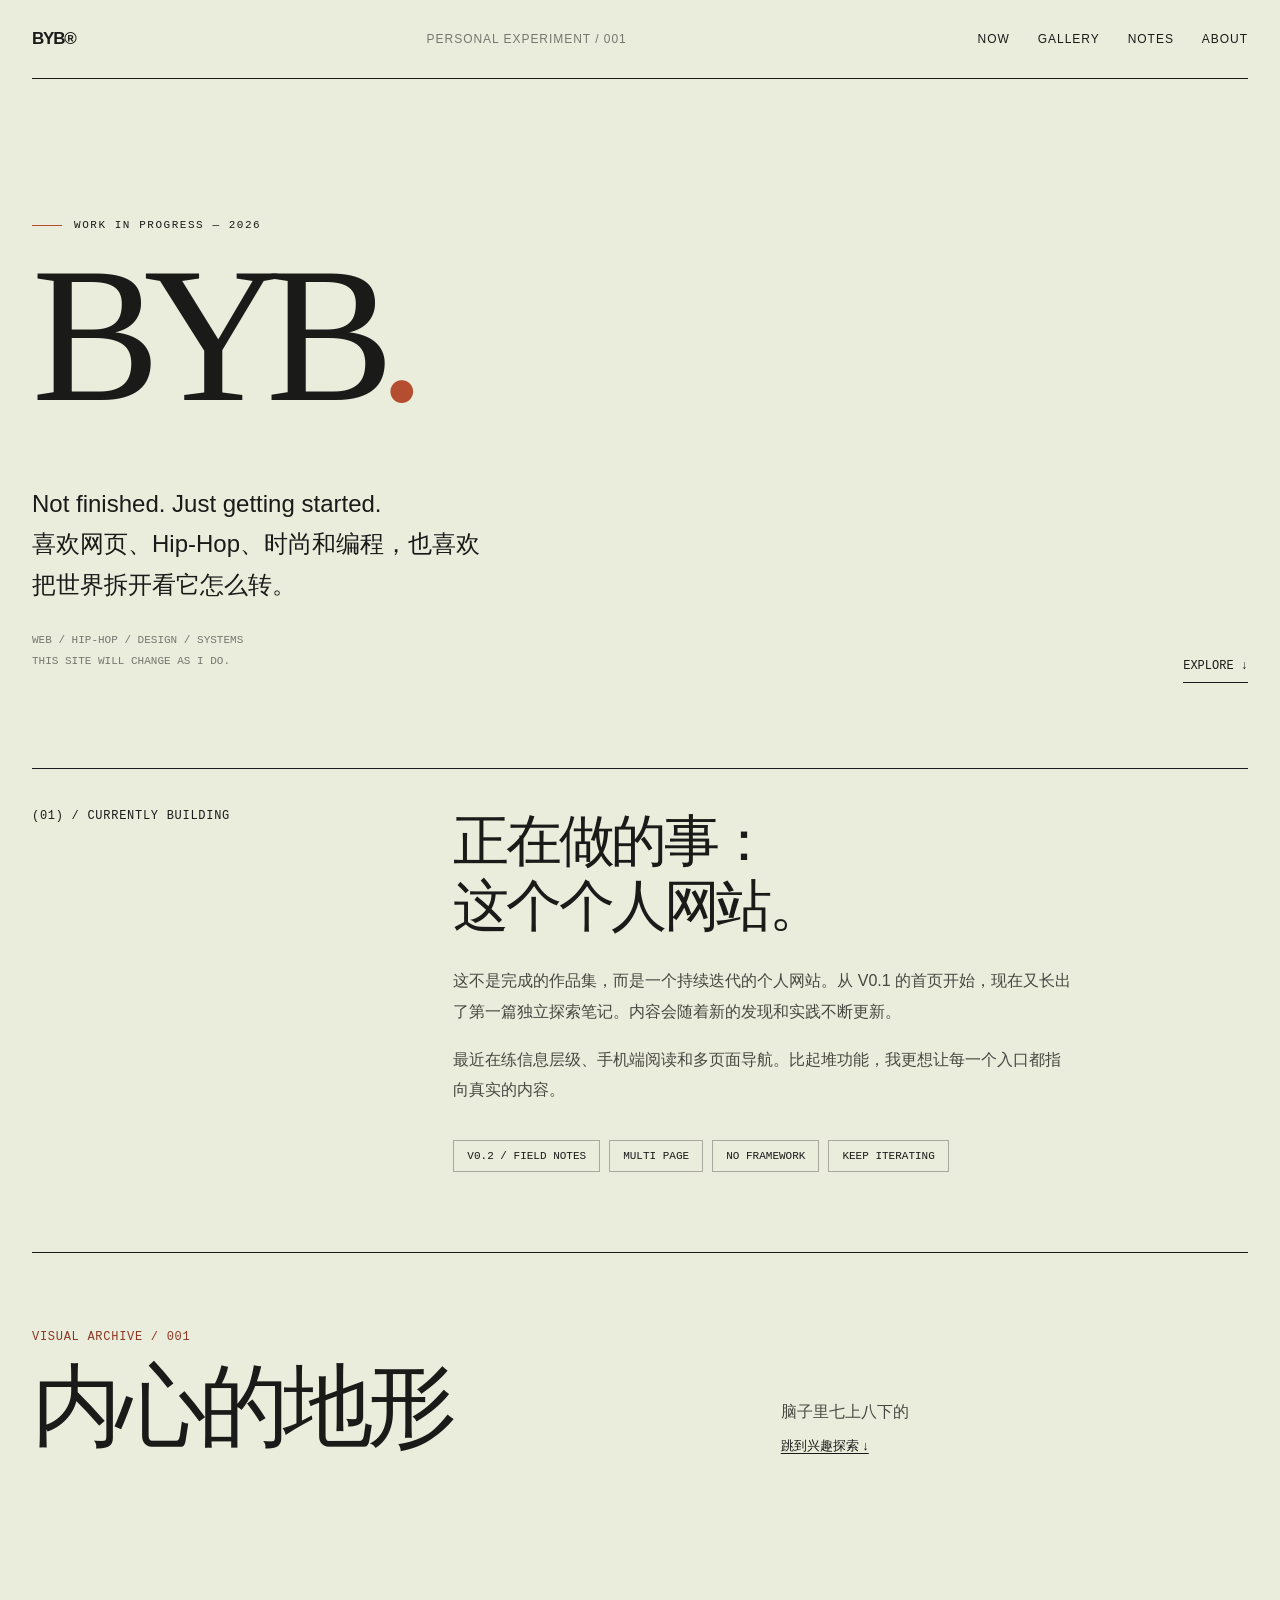
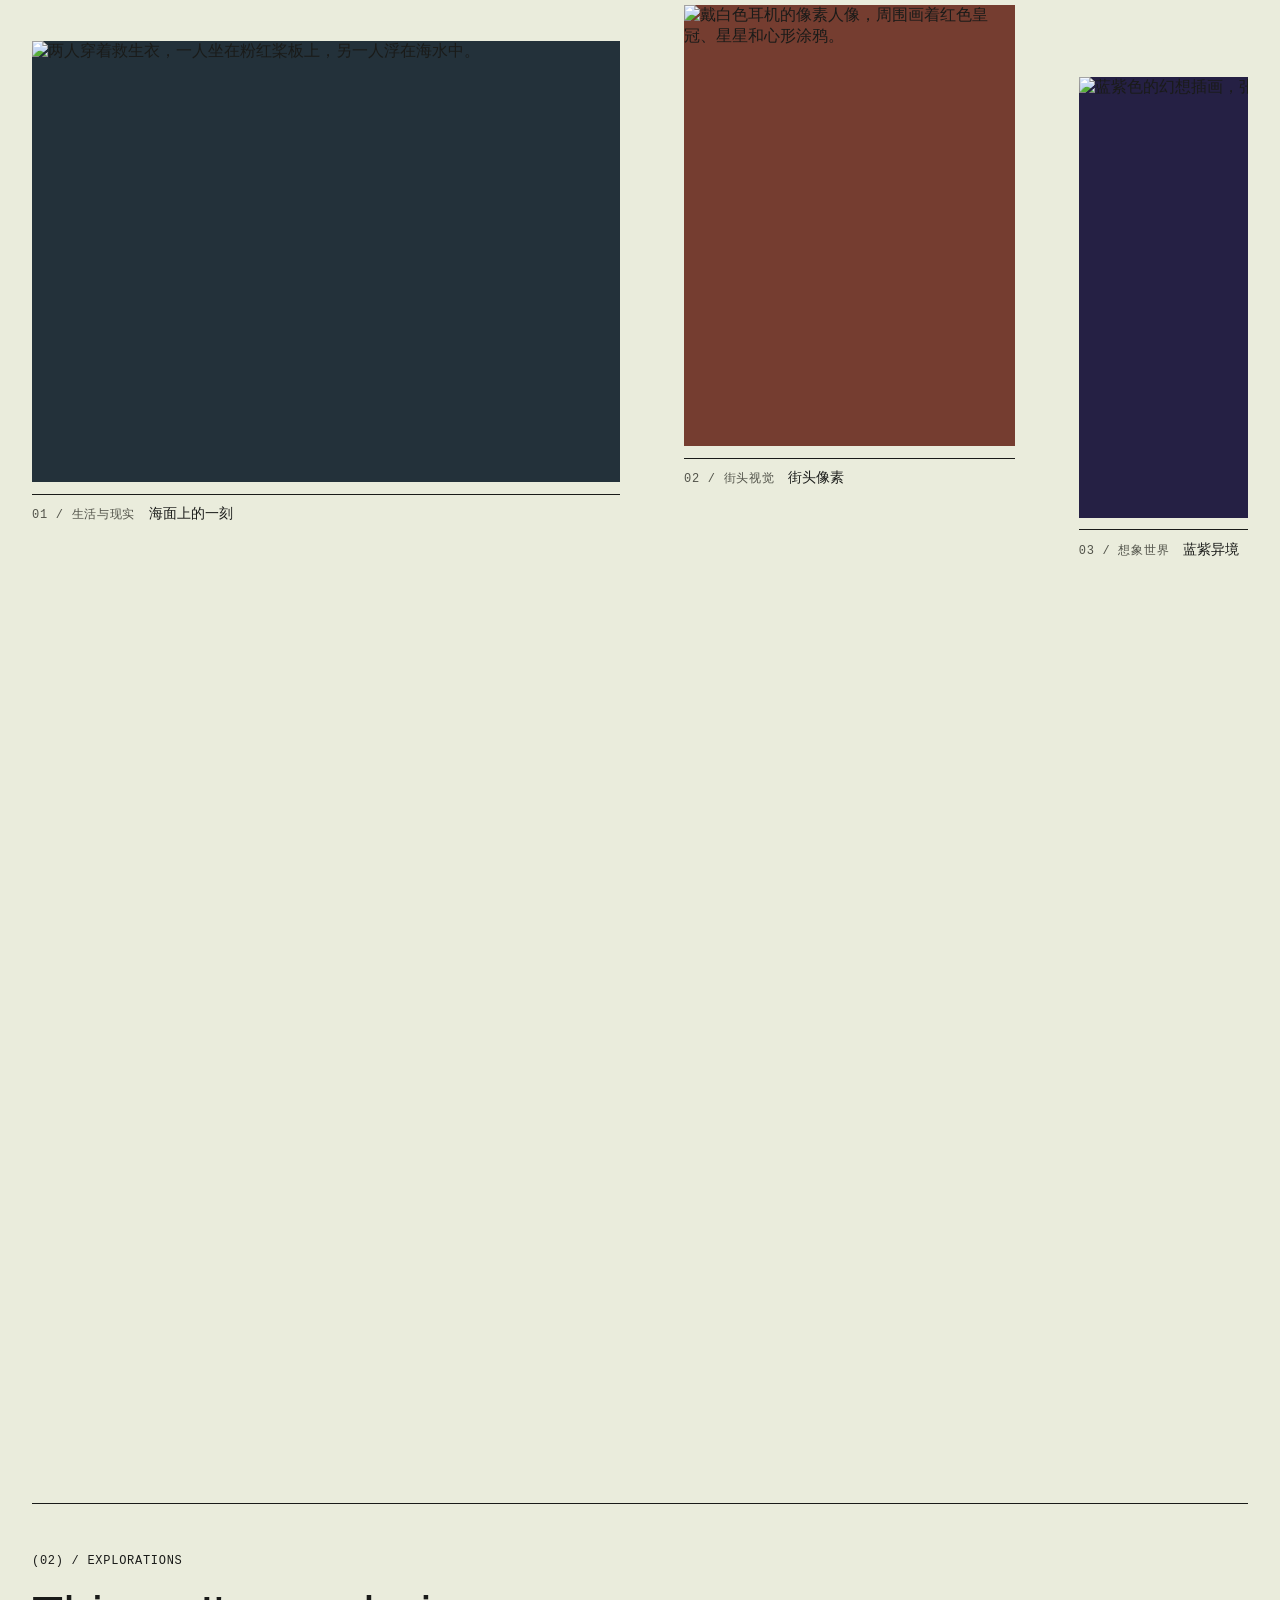
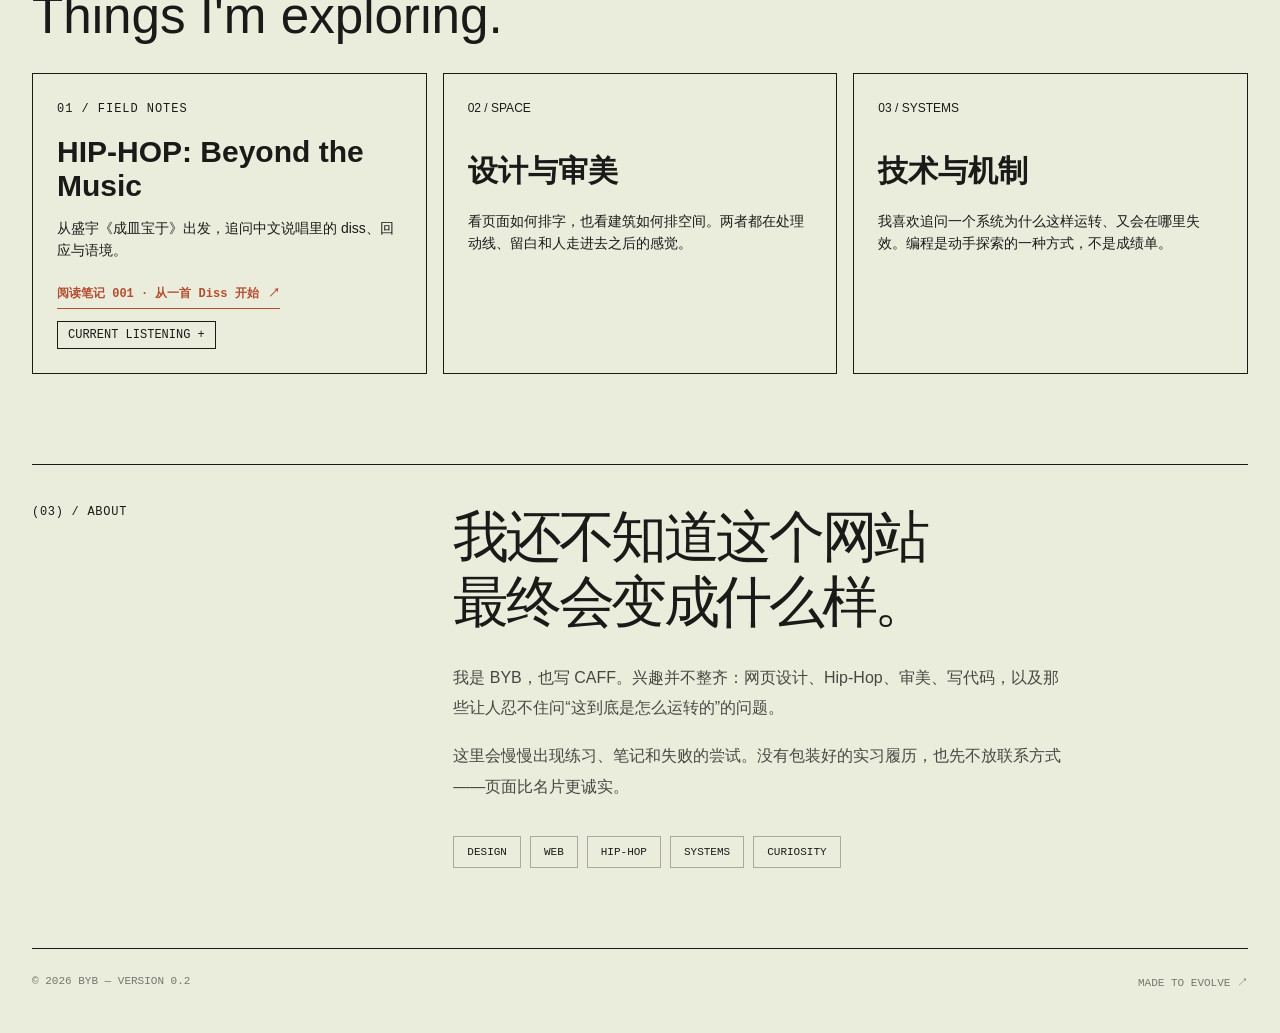
==== commit f70c398e: "Refine BYB gallery motion and visuals" ====
--- a/index.html
+++ b/index.html
@@ -15,6 +15,8 @@
   <meta name="description" content="BYB 的个人网站实验：关于网页、Hip-Hop、审美、设计与世界运行机制的持续探索。" />
    <title>BYB — Work in Progress</title>
    <link rel="stylesheet" href="css/base.css">
+   <link rel="stylesheet" href="css/gallery.css">
+   <script src="js/gallery.js" defer></script>
 
   <style>
    
@@ -492,6 +494,7 @@
 
       <nav aria-label="主要导航">
         <a href="#building">NOW</a>
+        <a href="#gallery">GALLERY</a>
         <a href="#explorations">NOTES</a>
         <a href="#about">ABOUT</a>
       </nav>
@@ -562,6 +565,55 @@
           </div>
         </div>
 
+      </section>
+
+      <!-- Visual Gallery -->
+      <section id="gallery" class="visual-gallery" aria-labelledby="gallery-title">
+        <div class="gallery-intro">
+          <div>
+            <p class="gallery-kicker">VISUAL ARCHIVE / 001</p>
+            <h2 id="gallery-title">内心的地形</h2>
+          </div>
+          <div>
+            <p class="gallery-description">脑子里七上八下的</p>
+            <a class="gallery-skip" href="#explorations">跳到兴趣探索 ↓</a>
+          </div>
+        </div>
+        <div class="gallery-scene">
+          <div class="gallery-stage">
+            <div class="gallery-canvas">
+              <div class="gallery-window">
+                <div class="gallery-track">
+                  <!-- 移动整段 figure 可调整顺序。换图时一起更新路径、原图尺寸、alt 和图注。 -->
+                  <figure class="gallery-piece">
+                    <div class="gallery-image">
+                      <picture>
+                        <source type="image/webp" srcset="assets/gallery/life1-web.webp">
+                        <img src="assets/gallery/life1.png" width="4096" height="3072" loading="lazy" decoding="async" alt="两人穿着救生衣，一人坐在粉红桨板上，另一人浮在海水中。">
+                      </picture>
+                    </div>
+                    <figcaption><span class="gallery-index">01 / 生活与现实</span><span class="gallery-caption">海面上的一刻</span></figcaption>
+                  </figure>
+                  <figure class="gallery-piece gallery-piece--portrait">
+                    <div class="gallery-image">
+                      <picture>
+                        <source type="image/webp" srcset="assets/gallery/attitude1-web.webp">
+                        <img src="assets/gallery/attitude1.png" width="1086" height="1448" loading="lazy" decoding="async" alt="戴白色耳机的像素人像，周围画着红色皇冠、星星和心形涂鸦。">
+                      </picture>
+                    </div>
+                    <figcaption><span class="gallery-index">02 / 街头视觉</span><span class="gallery-caption">街头像素</span></figcaption>
+                  </figure>
+                  <figure class="gallery-piece gallery-piece--panorama">
+                    <div class="gallery-image">
+                      <img src="assets/gallery/imagination1.png" width="1206" height="553" loading="lazy" decoding="async" alt="蓝紫色的幻想插画，张口的长耳生物与发光眼睛的身影交错。">
+                    </div>
+                    <figcaption><span class="gallery-index">03 / 想象世界</span><span class="gallery-caption">蓝紫异境</span></figcaption>
+                  </figure>
+                </div>
+              </div>
+            </div>
+          </div>
+        </div>
       </section>
 
       <!-- Explorations -->
--- a/css/gallery.css
+++ b/css/gallery.css
@@ -0,0 +1,154 @@
+.visual-gallery {
+  padding-block-start: clamp(2.5rem, 6vw, 5rem);
+  border-top: 1px solid var(--ink);
+  scroll-margin-top: 1rem;
+}
+
+.gallery-intro {
+  display: grid;
+  grid-template-columns: minmax(0, 1.5fr) minmax(0, 1fr);
+  align-items: end;
+  gap: 1.25rem 3rem;
+  margin-block-end: clamp(1.75rem, 4vw, 3rem);
+}
+
+.gallery-kicker,
+.gallery-index {
+  font: 12px/1.4 "Courier New", monospace;
+  letter-spacing: .06em;
+}
+
+.gallery-kicker {
+  margin: 0 0 .75rem;
+  color: #8b3824;
+}
+
+.visual-gallery h2 {
+  margin: 0;
+  font-size: clamp(2.6rem, 7vw, 6.25rem);
+  font-weight: 500;
+  letter-spacing: -.07em;
+  line-height: 1.08;
+}
+
+.gallery-description {
+  max-width: 29em;
+  margin: 0;
+  color: #484842;
+  line-height: 1.75;
+}
+
+.gallery-skip {
+  display: inline-block;
+  margin-top: .75rem;
+  font-size: .8rem;
+  text-underline-offset: .2em;
+}
+
+.gallery-skip:focus-visible {
+  outline: 2px solid var(--accent);
+  outline-offset: 3px;
+}
+
+.gallery-stage {
+  display: grid;
+  grid-template-columns: minmax(0, 1fr);
+  align-content: center;
+  padding-block: 1rem clamp(2.5rem, 5vw, 4rem);
+}
+
+.gallery-track {
+  display: grid;
+  gap: clamp(2rem, 5vw, 4rem);
+}
+
+.gallery-piece {
+  min-width: 0;
+  width: min(100%, 52rem);
+  margin: 0;
+}
+
+.gallery-piece--portrait {
+  width: min(76%, 25rem);
+  justify-self: end;
+}
+
+.gallery-piece--panorama {
+  width: min(100%, 68rem);
+  justify-self: center;
+}
+
+.gallery-image {
+  background: #23313a;
+}
+
+.gallery-piece--portrait .gallery-image {
+  background: #753d30;
+}
+
+.gallery-piece--panorama .gallery-image {
+  background: #252044;
+}
+
+.gallery-image picture { display: block; }
+
+.gallery-image img {
+  display: block;
+  width: 100%;
+  height: auto;
+  object-fit: contain;
+}
+
+.gallery-piece figcaption {
+  display: flex;
+  align-items: baseline;
+  flex-wrap: wrap;
+  gap: .25rem .85rem;
+  margin-top: .7rem;
+  padding-top: .6rem;
+  border-top: 1px solid var(--ink);
+}
+
+.gallery-index { color: #52534a; }
+
+.gallery-caption { font-size: .9rem; }
+
+@media (max-width: 700px) {
+  .gallery-intro { grid-template-columns: minmax(0, 1fr); }
+}
+
+.visual-gallery.is-moving .gallery-stage {
+  --gallery-image-height: min(49svh, 29rem);
+  position: sticky;
+  top: 0;
+  height: min(84svh, calc(var(--gallery-image-height) + 14rem));
+  padding-block: calc(var(--gallery-lift, 0px) + .75rem) 1.5rem;
+}
+
+.visual-gallery.is-moving .gallery-window {
+  width: min(100%, calc(var(--gallery-image-height) * 2.8));
+  margin-inline: auto;
+  overflow: hidden;
+}
+
+.visual-gallery.is-moving .gallery-track {
+  display: flex;
+  align-items: flex-start;
+  gap: clamp(2.25rem, 5vw, 5rem);
+}
+
+.visual-gallery.is-moving .gallery-piece {
+  flex: 0 0 auto;
+  width: min(72%, calc(var(--gallery-image-height) * 4 / 3));
+  margin-top: clamp(1rem, 4svh, 2.25rem);
+}
+
+.visual-gallery.is-moving .gallery-piece--portrait {
+  width: min(47%, calc(var(--gallery-image-height) * .75));
+  margin-top: 0;
+}
+
+.visual-gallery.is-moving .gallery-piece--panorama {
+  width: min(92%, calc(var(--gallery-image-height) * 2.18));
+  margin-top: clamp(2rem, 8svh, 4.5rem);
+}
